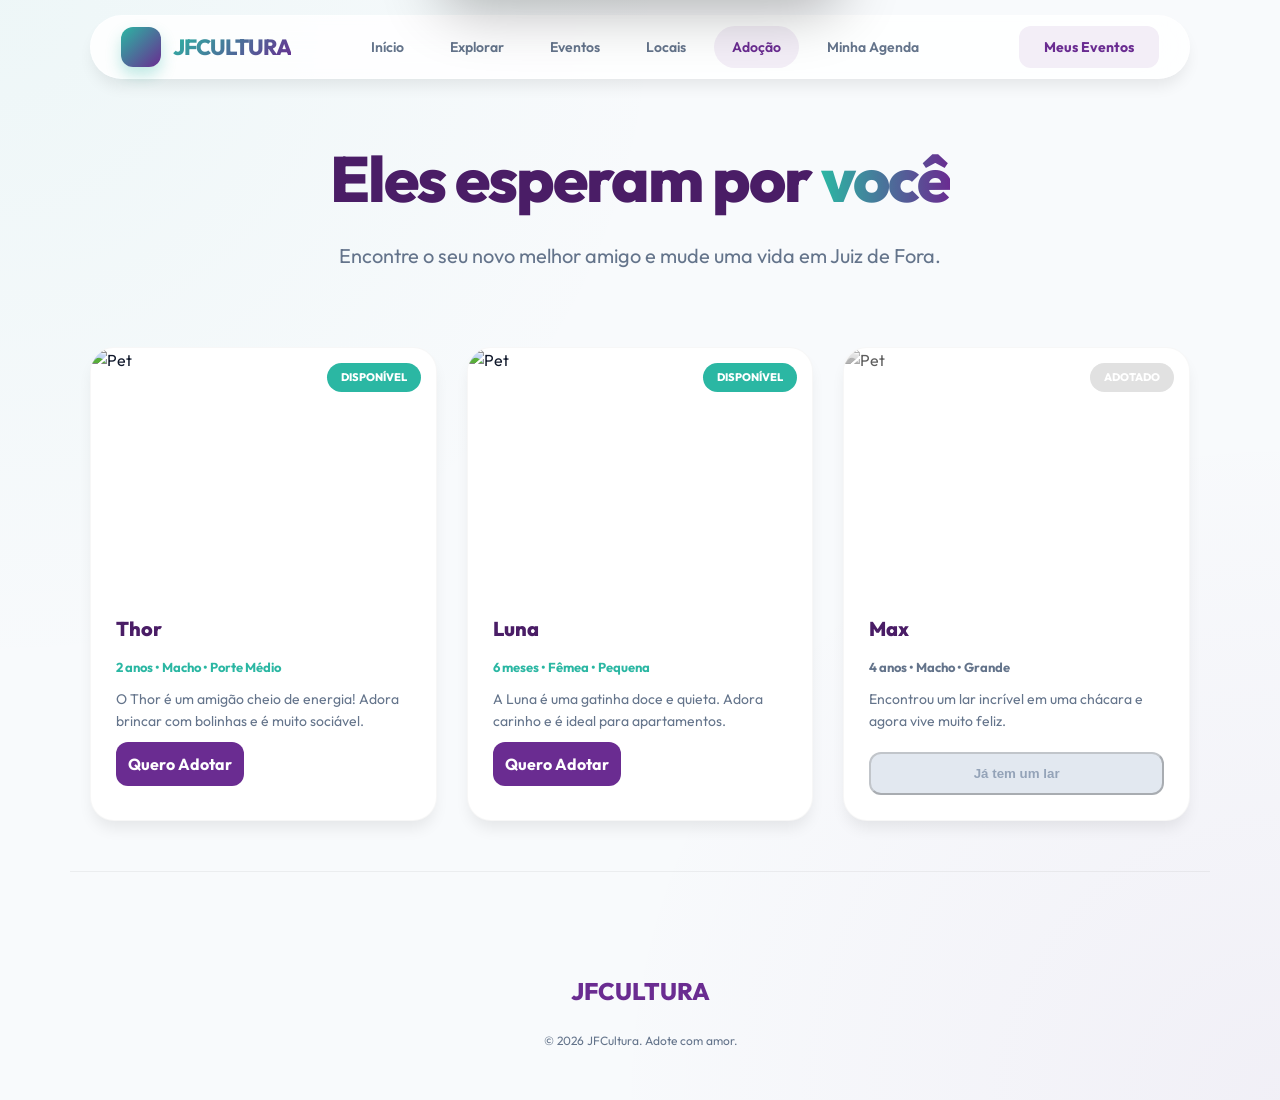
==== adocao.html @ a8ff5107 "feat:the [200~prototype it's done" ====
<!doctype html>
<html lang="pt-BR">
  <head>
    <meta charset="UTF-8" />
    <meta name="viewport" content="width=device-width, initial-scale=1.0" />
    <title>Adoção Animal | JFCultura</title>
    <link rel="stylesheet" href="style.css" />
    <script src="https://unpkg.com/@phosphor-icons/web"></script>
    <style>
        .pet-status {
            position: absolute;
            top: 15px;
            right: 15px;
            padding: 6px 14px;
            border-radius: 20px;
            font-size: 11px;
            font-weight: 800;
            text-transform: uppercase;
            z-index: 2;
        }
        .status-available { background: var(--pjf-green); color: #fff; }
        .status-adopted { background: #cbd5e0; color: #fff; }
    </style>
  </head>
  <body>
    <header class="app-header container">
      <nav class="glass-nav">
        <a href="index.html" class="brand-wrapper">
          <div class="logo-icon"><i class="ph-fill ph-lightning"></i></div>
          <span class="brand-text">JFCULTURA</span>
        </a>
        <div class="nav-links">
          <a href="index.html" class="nav-item">Início</a>
          <a href="explorar.html" class="nav-item">Explorar</a>
          <a href="eventos.html" class="nav-item">Eventos</a>
          <a href="locais.html" class="nav-item">Locais</a>
          <a href="adocao.html" class="nav-item active">Adoção</a>
          <a href="#" class="nav-item" onclick="toggleCalendar()">Minha Agenda</a>
        </div>
        <div class="header-cta" style="display: flex; align-items: center; gap: 20px;">
          <div style="position: relative; cursor: pointer;" onclick="toggleCalendar()">
            <i class="ph ph-bell" style="font-size: 24px; color: var(--pjf-purple);"></i>
            <span class="badge-count" id="notif-badge" style="display: none;">0</span>
          </div>
          <a
            href="#"
            class="btn-primary"
            style="padding: 10px 25px; font-size: 14px; box-shadow: none; border-radius: 12px; background: var(--pjf-purple-light); color: var(--pjf-purple);"
            onclick="alert('Área do Usuário (Protótipo)')"
            >Meus Eventos</a
          >
        </div>
      </nav>
    </header>

    <main class="container">
      <section class="hero-pulse" style="padding: 60px 0 30px;">
        <h1>Eles esperam por <span>você</span></h1>
        <p>Encontre o seu novo melhor amigo e mude uma vida em Juiz de Fora.</p>
      </section>

      <div class="grid">
        <!-- Pet 1 -->
        <article class="card animate">
          <div class="card-media">
            <span class="pet-status status-available">Disponível</span>
            <img src="https://images.unsplash.com/photo-1543466835-00a7907e9de1?w=600&auto=format&fit=crop" alt="Pet">
          </div>
          <div class="card-body">
            <h3 class="card-title">Thor <i class="ph-fill ph-heart" style="color: #ff453a; font-size: 16px;"></i></h3>
            <span style="display: block; font-size: 13px; color: var(--pjf-green); font-weight: 700; margin-bottom: 10px;">2 anos • Macho • Porte Médio</span>
            <p style="font-size: 14px; color: var(--text-muted); margin-bottom: 20px;">
              O Thor é um amigão cheio de energia! Adora brincar com bolinhas e é muito sociável.
            </p>
            <a href="#" class="btn-card" style="background: var(--pjf-purple); color: #fff;">Quero Adotar</a>
          </div>
        </article>

        <!-- Pet 2 -->
        <article class="card animate" style="animation-delay: 0.1s;">
          <div class="card-media">
            <span class="pet-status status-available">Disponível</span>
            <img src="https://images.unsplash.com/photo-1514888286974-6c03e2ca1dba?w=600&auto=format&fit=crop" alt="Pet">
          </div>
          <div class="card-body">
            <h3 class="card-title">Luna</h3>
            <span style="display: block; font-size: 13px; color: var(--pjf-green); font-weight: 700; margin-bottom: 10px;">6 meses • Fêmea • Pequena</span>
            <p style="font-size: 14px; color: var(--text-muted); margin-bottom: 20px;">
              A Luna é uma gatinha doce e quieta. Adora carinho e é ideal para apartamentos.
            </p>
            <a href="#" class="btn-card" style="background: var(--pjf-purple); color: #fff;">Quero Adotar</a>
          </div>
        </article>

        <!-- Pet 3 -->
        <article class="card animate" style="animation-delay: 0.2s;">
          <div class="card-media" style="filter: grayscale(1); opacity: 0.7;">
            <span class="pet-status status-adopted">Adotado</span>
            <img src="https://images.unsplash.com/photo-1583511655857-d19b40a7a54e?w=600&auto=format&fit=crop" alt="Pet">
          </div>
          <div class="card-body">
            <h3 class="card-title">Max</h3>
            <span style="display: block; font-size: 13px; color: var(--text-muted); font-weight: 700; margin-bottom: 10px;">4 anos • Macho • Grande</span>
            <p style="font-size: 14px; color: var(--text-muted); margin-bottom: 20px;">
              Encontrou um lar incrível em uma chácara e agora vive muito feliz.
            </p>
            <button class="btn-card" disabled style="background: #e2e8f0; color: #94a3b8; cursor: not-allowed;">Já tem um lar</button>
          </div>
        </article>
      </div>
    </main>

    <footer class="app-footer container">
      <div class="footer-brand">JFCULTURA</div>
      <p class="copy">&copy; 2026 JFCultura. Adote com amor.</p>
    </footer>

    <!-- Interactive Prototype Components -->
    <div class="push-mock" id="push-notification">
        <div class="push-icon"><i class="ph-fill ph-bell-ringing"></i></div>
        <div style="flex: 1;">
            <p style="font-weight: 800; font-size: 14px; margin-bottom: 2px;" id="push-title">JFCultura</p>
            <p style="font-size: 12px; opacity: 0.8;" id="push-msg">Prepare-se! Seu evento começa em 1h.</p>
        </div>
    </div>

    <div class="toast-container" id="toast-container"></div>

    <div class="modal-overlay" id="calendar-modal" onclick="if(event.target == this) toggleCalendar()">
        <div class="modal-content">
            <div style="display: flex; justify-content: space-between; align-items: center; margin-bottom: 35px;">
                <div>
                   <h2 style="font-size: 32px; font-weight: 800; color: var(--pjf-purple-dark);">Minha Agenda</h2>
                   <p style="color: var(--text-muted); font-size: 14px;">Eventos que você salvou em Juiz de Fora.</p>
                </div>
                <button onclick="toggleCalendar()" style="background: var(--bg-primary); border: none; width: 45px; height: 45px; border-radius: 50%; font-size: 20px; cursor: pointer; display: flex; align-items: center; justify-content: center;"><i class="ph ph-x"></i></button>
            </div>
            
            <div id="calendar-empty" style="text-align: center; padding: 60px 0;">
                <div style="width: 80px; height: 80px; background: var(--pjf-purple-light); border-radius: 50%; display: flex; align-items: center; justify-content: center; margin: 0 auto 20px;">
                   <i class="ph ph-calendar-blank" style="font-size: 32px; color: var(--pjf-purple);"></i>
                </div>
                <p style="color: var(--text-muted); font-weight: 600;">Você ainda não salvou eventos.</p>
                <p style="color: var(--text-muted); font-size: 13px; margin-top: 5px;">Salve eventos para receber notificações.</p>
            </div>

            <div class="calendar-list" id="user-calendar-list"></div>

            <div style="margin-top: 40px; padding-top: 30px; border-top: 1px solid rgba(0,0,0,0.05);">
                <a href="eventos.html" class="btn-primary" style="width: 100%; justify-content: center; padding: 22px;">Descobrir Mais Eventos</a>
            </div>
        </div>
    </div>

    <script src="script.js"></script>
  </body>
</html>
---- style.css ----
/* 
   ✨ JFCultura Pulse - Versão Master Premium
   Sistema de Design Modular e Consistente
*/

@import url("https://fonts.googleapis.com/css2?family=Outfit:wght@300;400;600;800&display=swap");

:root {
  --pjf-green: #2bb7a3;
  --pjf-green-light: #e6f7f5;
  --pjf-green-dark: #1f8f80;
  --pjf-purple: #6a2c91;
  --pjf-purple-light: #f3eef7;
  --pjf-purple-dark: #4a1d66;

  --bg-primary: #f8fafc;
  --bg-white: #ffffff;

  --text-main: #0f172a;
  --text-muted: #64748b;

  --grad-main: linear-gradient(135deg, var(--pjf-green), var(--pjf-purple));
  --grad-surface: linear-gradient(
    135deg,
    rgba(255, 255, 255, 1) 0%,
    rgba(248, 250, 252, 1) 100%
  );

  --radius-sm: 8px;
  --radius-md: 16px;
  --radius-lg: 24px;
  --radius-xl: 32px;

  --shadow-sm: 0 4px 6px -1px rgba(0, 0, 0, 0.05);
  --shadow-md: 0 10px 15px -3px rgba(0, 0, 0, 0.08);
  --shadow-lg: 0 25px 50px -12px rgba(0, 0, 0, 0.12);

  --container-width: 1140px;
  --transition: all 0.4s cubic-bezier(0.175, 0.885, 0.32, 1.275);
}

/* Reset & Base */
* {
  margin: 0;
  padding: 0;
  box-sizing: border-box;
}

body {
  font-family: "Outfit", sans-serif;
  background-color: var(--bg-primary);
  color: var(--text-main);
  line-height: 1.6;
  overflow-x: hidden;
  background-image:
    radial-gradient(
      circle at 0% 0%,
      rgba(43, 183, 163, 0.05) 0%,
      transparent 40%
    ),
    radial-gradient(
      circle at 100% 100%,
      rgba(106, 44, 145, 0.05) 0%,
      transparent 40%
    );
}

.container {
  max-width: var(--container-width);
  margin: 0 auto;
  padding: 0 20px;
}

a {
  text-decoration: none;
  color: inherit;
  transition: var(--transition);
}

ul {
  list-style: none;
}

/* --- Navbar Consistente --- */
.app-header {
  position: sticky;
  top: 15px;
  z-index: 1000;
  margin-bottom: 20px;
}

.glass-nav {
  background: rgba(255, 255, 255, 0.85);
  backdrop-filter: blur(20px);
  -webkit-backdrop-filter: blur(20px);
  border: 1px solid rgba(255, 255, 255, 0.4);
  border-radius: 50px;
  padding: 10px 30px;
  display: flex;
  justify-content: space-between;
  align-items: center;
  box-shadow: var(--shadow-md);
}

.brand-wrapper {
  display: flex;
  align-items: center;
  gap: 12px;
}

.logo-icon {
  width: 40px;
  height: 40px;
  background: var(--grad-main);
  border-radius: 12px;
  display: flex;
  align-items: center;
  justify-content: center;
  color: #fff;
  font-size: 20px;
  box-shadow: 0 8px 15px rgba(43, 183, 163, 0.3);
}

.brand-text {
  font-size: 22px;
  font-weight: 800;
  background: var(--grad-main);
  -webkit-background-clip: text;
  -webkit-text-fill-color: transparent;
  letter-spacing: -1px;
}

.nav-links {
  display: flex;
  gap: 10px;
}

.nav-item {
  padding: 10px 18px;
  border-radius: 25px;
  font-size: 14px;
  font-weight: 600;
  color: var(--text-muted);
}

.nav-item:hover,
.nav-item.active {
  color: var(--pjf-purple);
  background: var(--pjf-purple-light);
}

/* --- Hero Section --- */
.hero-pulse {
  padding: 100px 0 60px;
  text-align: center;
}

.hero-pulse h1 {
  font-size: clamp(2.5rem, 6vw, 4rem);
  font-weight: 800;
  letter-spacing: -2px;
  line-height: 1.1;
  margin-bottom: 25px;
  color: var(--pjf-purple-dark);
}

.hero-pulse h1 span {
  display: inline-block;
  color: transparent;
  background: linear-gradient(
    90deg,
    var(--pjf-green),
    var(--pjf-purple),
    var(--pjf-green)
  );
  background-size: 200% auto;
  -webkit-background-clip: text;
  background-clip: text;
  animation: bgGradientPulse 4s linear infinite;
  position: relative;
}

.hero-pulse p {
  font-size: 20px;
  color: var(--text-muted);
  max-width: 650px;
  margin: 0 auto 45px;
}

/* --- Buttons & CTAs --- */
.btn-primary {
  background: var(--grad-main);
  color: #fff;
  padding: 18px 45px;
  border-radius: 50px;
  font-weight: 700;
  font-size: 18px;
  border: none;
  cursor: pointer;
  box-shadow: 0 15px 30px rgba(43, 183, 163, 0.3);
  transition: var(--transition);
  display: inline-flex;
  align-items: center;
  gap: 12px;
}

.btn-primary:hover {
  transform: translateY(-5px) scale(1.02);
  box-shadow: 0 20px 40px rgba(43, 183, 163, 0.4);
}

/* --- Chips & Filters --- */
.quick-filters {
  display: flex;
  justify-content: center;
  gap: 12px;
  flex-wrap: wrap;
  margin-bottom: 40px;
}

.chip {
  padding: 12px 24px;
  background: var(--bg-white);
  border: 1px solid rgba(0, 0, 0, 0.05);
  border-radius: 30px;
  font-weight: 600;
  font-size: 14px;
  display: flex;
  align-items: center;
  gap: 8px;
  box-shadow: var(--shadow-sm);
  transition: var(--transition);
}

.chip:hover,
.chip.active {
  background: var(--pjf-green);
  color: #fff;
  border-color: var(--pjf-green);
  transform: translateY(-3px);
  box-shadow: 0 10px 20px rgba(43, 183, 163, 0.2);
}

/* --- Search Bar --- */
.search-container {
  max-width: 700px;
  margin: 0 auto 50px;
  background: var(--bg-white);
  padding: 8px;
  border-radius: 20px;
  display: flex;
  gap: 10px;
  box-shadow: var(--shadow-lg);
  border: 1px solid rgba(0, 0, 0, 0.03);
}

.search-field {
  flex: 1;
  display: flex;
  align-items: center;
  padding-left: 15px;
}

.search-field i {
  color: var(--text-muted);
  font-size: 20px;
}

.search-field input {
  width: 100%;
  border: none;
  padding: 15px;
  font-family: inherit;
  font-size: 16px;
  outline: none;
}

/* --- Pulse Cards --- */
.grid {
  display: grid;
  grid-template-columns: repeat(auto-fill, minmax(320px, 1fr));
  gap: 30px;
}

.card {
  background: var(--bg-white);
  border-radius: var(--radius-lg);
  overflow: hidden;
  box-shadow: var(--shadow-md);
  border: 1px solid rgba(0, 0, 0, 0.03);
  transition: var(--transition);
  display: flex;
  flex-direction: column;
}

.card:hover {
  transform: translateY(-10px);
  box-shadow: var(--shadow-lg);
}

.card-media {
  height: 240px;
  position: relative;
  overflow: hidden;
}

.card-media img {
  width: 100%;
  height: 100%;
  object-fit: cover;
  transition: transform 0.6s cubic-bezier(0.23, 1, 0.32, 1);
}

.card:hover .card-media img {
  transform: scale(1.1);
}

.card-badge {
  position: absolute;
  top: 15px;
  left: 15px;
  background: rgba(10, 10, 10, 0.7);
  backdrop-filter: blur(5px);
  color: #fff;
  padding: 5px 12px;
  border-radius: 20px;
  font-size: 10px;
  font-weight: 800;
  text-transform: uppercase;
}

.card-body {
  padding: 25px;
  flex-grow: 1;
}

.card-title {
  font-size: 20px;
  font-weight: 800;
  color: var(--pjf-purple-dark);
  margin-bottom: 12px;
}

.card-meta {
  display: flex;
  gap: 15px;
  font-size: 13px;
  color: var(--text-muted);
  margin-bottom: 20px;
}

.btn-card {
  width: 100%;
  padding: 12px;
  background: var(--pjf-green-light);
  color: var(--pjf-green-dark);
  border-radius: 12px;
  font-weight: 700;
  text-align: center;
  transition: var(--transition);
}

.btn-card:hover {
  background: var(--pjf-green);
  color: #fff;
}

/* --- News Feed (Explorar) --- */
.news-grid {
  grid-template-columns: repeat(auto-fill, minmax(380px, 1fr));
}

.news-content {
  display: flex;
  flex-direction: column;
  justify-content: center;
}

/* --- Footer --- */
.app-footer {
  padding: 100px 0 50px;
  text-align: center;
  border-top: 1px solid rgba(0, 0, 0, 0.05);
  margin-top: 50px;
}

.footer-brand {
  font-weight: 800;
  color: var(--pjf-purple);
  font-size: 24px;
  margin-bottom: 20px;
}

.copy {
  font-size: 12px;
  color: var(--text-muted);
}

/* --- Micro-Animations --- */
@keyframes fadeIn {
  from {
    opacity: 0;
    transform: translateY(20px);
  }
  to {
    opacity: 1;
    transform: translateY(0);
  }
}

.animate {
  opacity: 0;
  animation: fadeIn 0.8s cubic-bezier(0.23, 1, 0.32, 1) forwards;
}

@keyframes bgGradientPulse {
  0% {
    background-position: 0% 50%;
  }
  50% {
    background-position: 100% 50%;
  }
  100% {
    background-position: 0% 50%;
  }
}

@keyframes pulseLive {
  0% {
    box-shadow: 0 0 0 0 rgba(43, 183, 163, 0.7);
  }
  70% {
    box-shadow: 0 0 0 10px rgba(43, 183, 163, 0);
  }
  100% {
    box-shadow: 0 0 0 0 rgba(43, 183, 163, 0);
  }
}

.pulse-badge {
  animation: pulseLive 2s infinite;
}

@keyframes heartbeat {
  0% {
    transform: scale(1) rotate(15deg);
  }
  15% {
    transform: scale(1.1) rotate(15deg);
  }
  30% {
    transform: scale(1) rotate(15deg);
  }
  45% {
    transform: scale(1.15) rotate(15deg);
  }
  60% {
    transform: scale(1) rotate(15deg);
  }
}

.heart-anim {
  animation: heartbeat 2s ease infinite;
  transform-origin: center;
}

/* Floating Elements Background */
.floating-circle {
  position: absolute;
  border-radius: 50%;
  filter: blur(60px);
  opacity: 0.5;
  z-index: -1;
  animation: floatBg 20s infinite alternate;
}
@keyframes floatBg {
  0% {
    transform: translate(0, 0);
  }
  100% {
    transform: translate(50px, 50px);
  }
}

/* --- Notification & Interactive Hub --- */
.toast-container {
  position: fixed;
  bottom: 30px;
  right: 30px;
  z-index: 5000;
  display: flex;
  flex-direction: column;
  gap: 12px;
  pointer-events: none;
}

.toast {
  pointer-events: auto;
  background: rgba(255, 255, 255, 0.9);
  backdrop-filter: blur(15px);
  padding: 16px 24px;
  border-radius: 20px;
  box-shadow: 0 10px 40px rgba(0,0,0,0.1);
  display: flex;
  align-items: center;
  gap: 15px;
  border: 1px solid rgba(255,255,255,0.4);
  transform: translateX(120%);
  transition: all 0.6s cubic-bezier(0.16, 1, 0.3, 1);
}

.toast.active { transform: translateX(0); }

.push-mock {
  position: fixed;
  top: 20px;
  left: 50%;
  transform: translateX(-50%) translateY(-150%);
  width: 90%;
  max-width: 400px;
  background: rgba(15, 23, 42, 0.95);
  backdrop-filter: blur(15px);
  padding: 18px;
  border-radius: 28px;
  color: #fff;
  z-index: 6000;
  display: flex;
  align-items: center;
  gap: 15px;
  box-shadow: 0 30px 60px rgba(0,0,0,0.3);
  transition: transform 0.7s cubic-bezier(0.16, 1, 0.3, 1);
  border: 1px solid rgba(255,255,255,0.1);
}

.push-mock.active { transform: translateX(-50%) translateY(0); }

.push-icon {
  width: 44px;
  height: 44px;
  background: var(--grad-main);
  border-radius: 12px;
  display: flex;
  align-items: center;
  justify-content: center;
  font-size: 22px;
}

/* Modal Agenda */
.modal-overlay {
  position: fixed;
  inset: 0;
  background: rgba(0, 0, 0, 0.4);
  backdrop-filter: blur(10px);
  z-index: 2000;
  display: none;
  align-items: center;
  justify-content: center;
  opacity: 0;
  transition: opacity 0.3s ease;
}

.modal-overlay.active { display: flex; opacity: 1; }

.modal-content {
  background: #fff;
  width: 95%;
  max-width: 550px;
  border-radius: 32px;
  padding: 40px;
  position: relative;
  box-shadow: 0 50px 100px rgba(0,0,0,0.2);
  transform: scale(0.9);
  transition: transform 0.4s cubic-bezier(0.16, 1, 0.3, 1);
}

.modal-overlay.active .modal-content { transform: scale(1); }

.calendar-item {
  display: flex;
  justify-content: space-between;
  align-items: center;
  padding: 20px;
  background: var(--bg-primary);
  border-radius: 20px;
  margin-bottom: 12px;
  border: 1px solid rgba(0,0,0,0.03);
  transition: var(--transition);
}

.calendar-item:hover {
  background: #fff;
  transform: translateX(5px);
  box-shadow: var(--shadow-md);
}

.badge-count {
  position: absolute;
  top: -5px;
  right: -5px;
  background: var(--pjf-green);
  color: #fff;
  font-size: 10px;
  width: 18px;
  height: 18px;
  border-radius: 50%;
  display: flex;
  align-items: center;
  justify-content: center;
  font-weight: 800;
  border: 2px solid #fff;
}
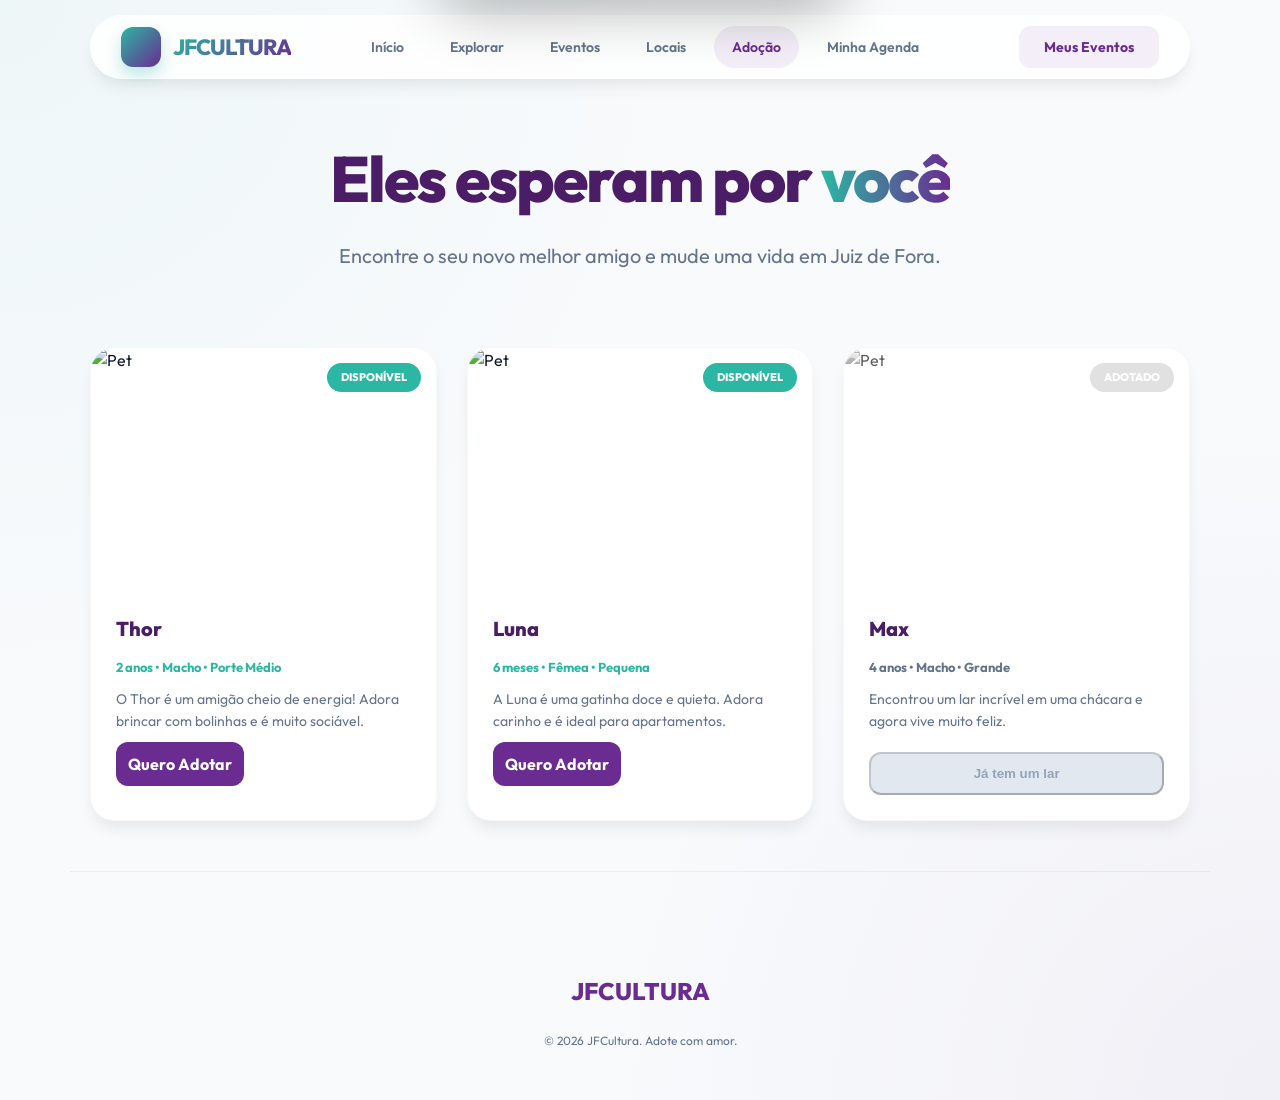
==== commit d05ae5e4: "feat: responsivity" ====
--- a/adocao.html
+++ b/adocao.html
@@ -29,6 +29,9 @@
           <div class="logo-icon"><i class="ph-fill ph-lightning"></i></div>
           <span class="brand-text">JFCULTURA</span>
         </a>
+        <button class="mobile-menu-btn" onclick="this.parentElement.classList.toggle('menu-open')">
+          <i class="ph ph-list"></i>
+        </button>
         <div class="nav-links">
           <a href="index.html" class="nav-item">Início</a>
           <a href="explorar.html" class="nav-item">Explorar</a>
--- a/style.css
+++ b/style.css
@@ -149,6 +149,16 @@
   background: var(--pjf-purple-light);
 }
 
+.mobile-menu-btn {
+  display: none;
+  background: none;
+  border: none;
+  font-size: 28px;
+  color: var(--pjf-purple);
+  cursor: pointer;
+  padding: 5px;
+}
+
 /* --- Hero Section --- */
 .hero-pulse {
   padding: 100px 0 60px;
@@ -609,3 +619,147 @@
   font-weight: 800;
   border: 2px solid #fff;
 }
+
+/* --- Responsividade (Mobile & Tablet) --- */
+@media (max-width: 992px) {
+  /* Reduzir hero limits e spaces */
+  .hero-pulse {
+    padding: 60px 0 30px;
+  }
+  
+  /* Ajuste de seções inline no index */
+  section[style*="padding: 80px 40px"] {
+    padding: 50px 20px !important;
+    margin: 50px 0 !important;
+  }
+  
+  section[style*="padding: 80px 60px"] {
+    padding: 50px 20px !important;
+  }
+  
+  div[style*="padding: 80px 60px"] {
+    padding: 50px 30px !important;
+  }
+
+  section[style*="grid-template-columns: 1fr 1fr"] {
+    grid-template-columns: 1fr !important;
+    display: flex !important;
+    flex-direction: column-reverse;
+  }
+  
+  /* O "Lado Direito: A Estrela" precisa de uma altura fixa no mobile */
+  section[style*="grid-template-columns: 1fr 1fr"] > div[style*="min-height: 500px"] {
+    min-height: 350px !important;
+  }
+}
+
+@media (max-width: 768px) {
+  .app-header {
+    top: 5px;
+  }
+
+  /* Toolbar superior em coluna para mobile */
+  .glass-nav {
+    flex-wrap: wrap;
+    justify-content: space-between;
+    align-items: center;
+    padding: 15px 20px;
+    border-radius: 20px;
+  }
+  
+  .mobile-menu-btn {
+    display: block;
+    order: 1;
+  }
+  
+  .brand-wrapper {
+    order: 0;
+  }
+
+  .nav-links {
+    display: none;
+    order: 2;
+    flex-direction: column;
+    align-items: center;
+    width: 100%;
+    margin-top: 15px;
+    padding-top: 15px;
+    border-top: 1px solid rgba(0,0,0,0.05);
+  }
+  
+  .header-cta {
+    display: none !important; /* using !important just in case inline block overrides */
+    order: 3;
+    width: 100%;
+    justify-content: center !important;
+    margin-top: 15px;
+  }
+
+  .glass-nav.menu-open .nav-links,
+  .glass-nav.menu-open .header-cta {
+    display: flex !important;
+  }
+  
+  .nav-item {
+    font-size: 15px;
+    padding: 12px 15px;
+    width: 100%;
+    text-align: center;
+  }
+  
+  /* Titulo do hero deve escalar na responsividade */
+  .hero-pulse h1 {
+    font-size: clamp(2rem, 8vw, 2.8rem) !important;
+  }
+  
+  .hero-pulse p {
+    font-size: 16px;
+    padding: 0 10px;
+  }
+  
+  /* Forçar os cards na grade para uma coluna em telas estreitas */
+  .grid, .news-grid {
+    grid-template-columns: 1fr;
+  }
+  
+  /* Para os filtros/chips para nao quebrarem as telas */
+  .quick-filters {
+    justify-content: flex-start;
+    flex-wrap: nowrap;
+    overflow-x: auto;
+    padding-bottom: 12px;
+    -webkit-overflow-scrolling: touch;
+  }
+  .quick-filters::-webkit-scrollbar {
+    height: 6px;
+  }
+  .quick-filters::-webkit-scrollbar-thumb {
+    background: rgba(0,0,0,0.1);
+    border-radius: 10px;
+  }
+  
+  /* Ajuste no Newsletter de display = flex para bloco */
+  form[style*="display: flex"] {
+    flex-direction: column !important;
+  }
+  
+  form[style*="display: flex"] input, 
+  form[style*="display: flex"] button {
+    width: 100% !important;
+  }
+  
+  /* Footer padding adjust */
+  .app-footer {
+    padding: 50px 0 20px;
+  }
+  
+  /* Modal de agenda responsivo */
+  .modal-content {
+    padding: 25px;
+    width: 90%;
+  }
+
+  .floating-circle {
+    display: none; /* Desativar bolhas gigantes em telas muito curtas se desejarem */
+  }
+}
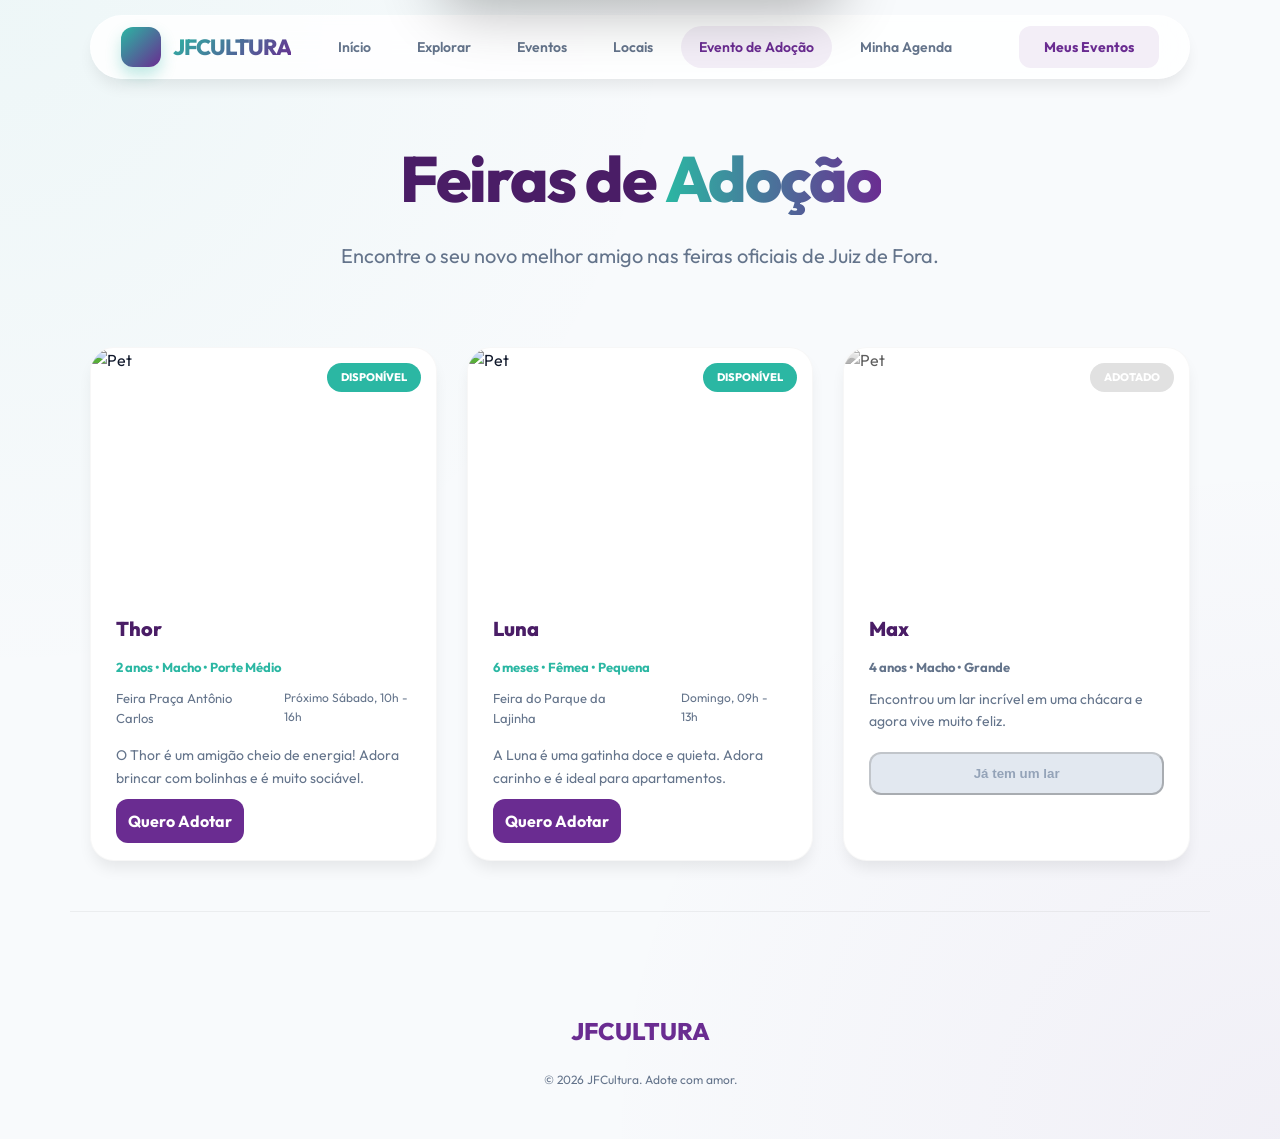
==== commit a27c1bda: "style: change the navbar link" ====
--- a/adocao.html
+++ b/adocao.html
@@ -3,7 +3,7 @@
   <head>
     <meta charset="UTF-8" />
     <meta name="viewport" content="width=device-width, initial-scale=1.0" />
-    <title>Adoção Animal | JFCultura</title>
+    <title>Feiras de Adoção Animal | JFCultura</title>
     <link rel="stylesheet" href="style.css" />
     <script src="https://unpkg.com/@phosphor-icons/web"></script>
     <style>
@@ -37,8 +37,11 @@
           <a href="explorar.html" class="nav-item">Explorar</a>
           <a href="eventos.html" class="nav-item">Eventos</a>
           <a href="locais.html" class="nav-item">Locais</a>
-          <a href="adocao.html" class="nav-item active">Adoção</a>
-          <a href="#" class="nav-item" onclick="toggleCalendar()">Minha Agenda</a>
+          <a href="adocao.html" class="nav-item active">Evento de Adoção</a>
+          <a href="javascript:void(0)" class="nav-item" onclick="toggleCalendar()">Minha Agenda</a>
+          <div class="header-cta-mobile">
+            <a href="javascript:void(0)" class="btn-primary" style="padding: 10px 25px; font-size: 14px; width: 100%; justify-content: center; background: var(--pjf-purple-light); color: var(--pjf-purple);" onclick="alert('Área do Usuário (Protótipo)')">Meus Eventos</a>
+          </div>
         </div>
         <div class="header-cta" style="display: flex; align-items: center; gap: 20px;">
           <div style="position: relative; cursor: pointer;" onclick="toggleCalendar()">
@@ -46,7 +49,7 @@
             <span class="badge-count" id="notif-badge" style="display: none;">0</span>
           </div>
           <a
-            href="#"
+            href="javascript:void(0)"
             class="btn-primary"
             style="padding: 10px 25px; font-size: 14px; box-shadow: none; border-radius: 12px; background: var(--pjf-purple-light); color: var(--pjf-purple);"
             onclick="alert('Área do Usuário (Protótipo)')"
@@ -58,8 +61,8 @@
 
     <main class="container">
       <section class="hero-pulse" style="padding: 60px 0 30px;">
-        <h1>Eles esperam por <span>você</span></h1>
-        <p>Encontre o seu novo melhor amigo e mude uma vida em Juiz de Fora.</p>
+        <h1>Feiras de <span>Adoção</span></h1>
+        <p>Encontre o seu novo melhor amigo nas feiras oficiais de Juiz de Fora.</p>
       </section>
 
       <div class="grid">
@@ -72,10 +75,15 @@
           <div class="card-body">
             <h3 class="card-title">Thor <i class="ph-fill ph-heart" style="color: #ff453a; font-size: 16px;"></i></h3>
             <span style="display: block; font-size: 13px; color: var(--pjf-green); font-weight: 700; margin-bottom: 10px;">2 anos • Macho • Porte Médio</span>
+            <div class="card-meta" style="margin-bottom: 15px;">
+              <span><i class="ph ph-map-pin"></i> Feira Praça Antônio Carlos</span>
+              <br>
+              <span style="font-size: 12px; color: var(--text-muted);"><i class="ph ph-calendar"></i> Próximo Sábado, 10h - 16h</span>
+            </div>
             <p style="font-size: 14px; color: var(--text-muted); margin-bottom: 20px;">
               O Thor é um amigão cheio de energia! Adora brincar com bolinhas e é muito sociável.
             </p>
-            <a href="#" class="btn-card" style="background: var(--pjf-purple); color: #fff;">Quero Adotar</a>
+            <a href="javascript:void(0)" class="btn-card" style="background: var(--pjf-purple); color: #fff;" onclick="alert('Inscrição para Adoção: Thor\nEntre em contato com o Canil Municipal para participar desta feira.')">Quero Adotar</a>
           </div>
         </article>
 
@@ -88,10 +96,15 @@
           <div class="card-body">
             <h3 class="card-title">Luna</h3>
             <span style="display: block; font-size: 13px; color: var(--pjf-green); font-weight: 700; margin-bottom: 10px;">6 meses • Fêmea • Pequena</span>
+            <div class="card-meta" style="margin-bottom: 15px;">
+              <span><i class="ph ph-map-pin"></i> Feira do Parque da Lajinha</span>
+              <br>
+              <span style="font-size: 12px; color: var(--text-muted);"><i class="ph ph-calendar"></i> Domingo, 09h - 13h</span>
+            </div>
             <p style="font-size: 14px; color: var(--text-muted); margin-bottom: 20px;">
               A Luna é uma gatinha doce e quieta. Adora carinho e é ideal para apartamentos.
             </p>
-            <a href="#" class="btn-card" style="background: var(--pjf-purple); color: #fff;">Quero Adotar</a>
+            <a href="javascript:void(0)" class="btn-card" style="background: var(--pjf-purple); color: #fff;" onclick="alert('Inscrição para Adoção: Luna\nEntre em contato com a Secretaria de Bem-Estar Animal.')">Quero Adotar</a>
           </div>
         </article>
 
--- a/style.css
+++ b/style.css
@@ -159,6 +159,10 @@
   padding: 5px;
 }
 
+.header-cta-mobile {
+  display: none !important;
+}
+
 /* --- Hero Section --- */
 .hero-pulse {
   padding: 100px 0 60px;
@@ -660,6 +664,7 @@
 
   /* Toolbar superior em coluna para mobile */
   .glass-nav {
+    position: relative;
     flex-wrap: wrap;
     justify-content: space-between;
     align-items: center;
@@ -678,26 +683,56 @@
 
   .nav-links {
     display: none;
-    order: 2;
+    position: absolute;
+    top: calc(100% + 10px);
+    left: 0;
+    right: 0;
+    background: rgba(255, 255, 255, 0.95);
+    backdrop-filter: blur(20px);
+    -webkit-backdrop-filter: blur(20px);
     flex-direction: column;
     align-items: center;
     width: 100%;
+    padding: 20px;
+    border-radius: 24px;
+    box-shadow: var(--shadow-lg);
+    border: 1px solid rgba(255, 255, 255, 0.4);
+    z-index: 2000;
+  }
+  
+  .header-cta {
+    display: none !important;
+    position: absolute;
+    top: calc(100% + 300px); /* Will be adjusted by flex if needed, but we want it below nav-links */
+    left: 0;
+    right: 0;
+    width: 100%;
+    justify-content: center !important;
+    padding: 0 20px 20px;
+    background: rgba(255, 255, 255, 0.95);
+    backdrop-filter: blur(20px);
+    border-radius: 0 0 24px 24px;
+    z-index: 1999;
+  }
+
+  /* Manual adjustment to group nav-links and cta into a single overlay container */
+  .glass-nav.menu-open .nav-links {
+    display: flex !important;
+  }
+
+  .nav-links .header-cta-mobile {
+    display: flex !important;
+    width: 100%;
+    flex-direction: column;
+    gap: 15px;
     margin-top: 15px;
     padding-top: 15px;
     border-top: 1px solid rgba(0,0,0,0.05);
-  }
-  
-  .header-cta {
-    display: none !important; /* using !important just in case inline block overrides */
-    order: 3;
-    width: 100%;
-    justify-content: center !important;
-    margin-top: 15px;
-  }
-
-  .glass-nav.menu-open .nav-links,
+    align-items: center;
+  }
+
   .glass-nav.menu-open .header-cta {
-    display: flex !important;
+    display: none !important; /* Hide original CTA, we will move its logic into nav-links for mobile */
   }
   
   .nav-item {
